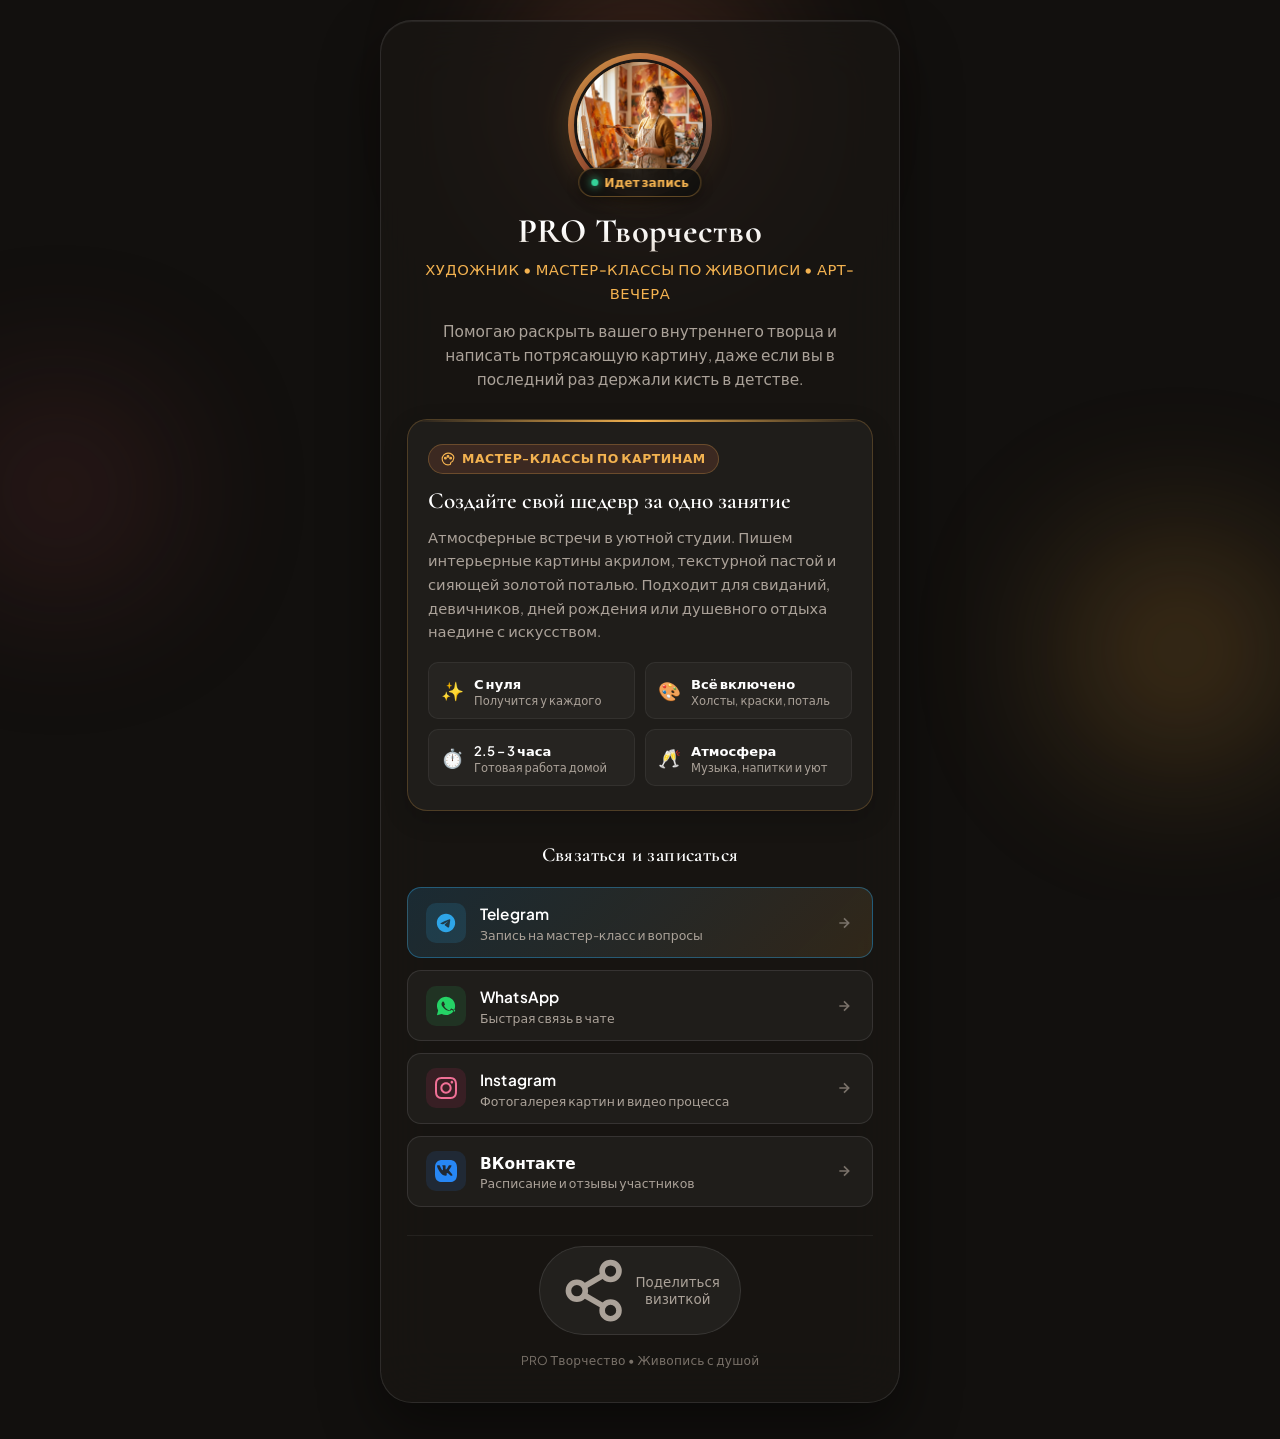
==== index.html @ ddecac97 "first version" ====
<!DOCTYPE html>
<html lang="ru">
<head>
  <meta charset="UTF-8">
  <meta name="viewport" content="width=device-width, initial-scale=1.0, viewport-fit=cover">
  <title>PRO Творчество | Визитка художника и мастера живописи</title>
  <meta name="description" content="Мастер-классы по созданию интерьерных картин, арт-вечера и творческие встречи. Напишите свою первую картину без опыта!">
  <meta name="theme-color" content="#12100e">
  <meta name="apple-mobile-web-app-capable" content="yes">
  <meta name="apple-mobile-web-app-status-bar-style" content="black-translucent">
  <link rel="icon" type="image/svg+xml" href="./assets/favicon.svg">
  
  <!-- Open Graph / Meta -->
  <meta property="og:type" content="website">
  <meta property="og:title" content="PRO Творчество | Мастер-классы по созданию картин">
  <meta property="og:description" content="Творческие встречи, интерьерные картины своими руками, уютная атмосфера.">
  <meta property="og:image" content="./assets/avatar.jpg">

  <!-- Google Fonts -->
  <link rel="preconnect" href="https://fonts.googleapis.com">
  <link rel="preconnect" href="https://fonts.gstatic.com" crossorigin>
  <link href="https://fonts.googleapis.com/css2?family=Cormorant+Garamond:ital,wght@0,500;0,600;0,700;1,400&family=Plus+Jakarta+Sans:wght@400;500;600;700&display=swap" rel="stylesheet">

  <link rel="stylesheet" href="./style.css">
</head>
<body>
  <!-- Ambient Artistic Background Orbs -->
  <div class="ambient-background" aria-hidden="true">
    <div class="orb orb-1"></div>
    <div class="orb orb-2"></div>
    <div class="orb orb-3"></div>
  </div>

  <main class="page-container">
    <div class="card-wrapper">
      
      <!-- Profile Header -->
      <header class="profile-header">
        <div class="avatar-container">
          <div class="avatar-ring"></div>
          <!-- Фото профиля: замените assets/avatar.jpg на ваше фото при необходимости -->
          <img src="assets/avatar.jpg" alt="Фотография художника" class="avatar-img" id="profile-avatar">
          <span class="status-badge" title="Открыта запись на мастер-классы">
            <span class="status-dot"></span> Идет запись
          </span>
        </div>

        <!-- Имя и позиционирование -->
        <h1 class="profile-name">PRO Творчество</h1>
        <p class="profile-tagline">Художник • Мастер-классы по живописи • Арт-вечера</p>
        
        <!-- Краткое описание -->
        <p class="profile-bio">
          Помогаю раскрыть вашего внутреннего творца и написать потрясающую картину, даже если вы в последний раз держали кисть в детстве.
        </p>
      </header>

      <!-- Блок про мастер-классы -->
      <section class="masterclass-section" aria-label="О мастер-классах">
        <div class="section-badge">
          <svg class="icon-palette" viewBox="0 0 24 24" fill="none" stroke="currentColor" stroke-width="2">
            <path d="M12 2C6.49 2 2 6.49 2 12c0 5.51 4.49 10 10 10 1.25 0 2.45-.23 3.56-.65.59-.22.95-.82.84-1.44-.22-1.22.42-2.39 1.6-2.73.91-.26 1.72-.88 2.22-1.71 1.1-1.84 1.78-3.99 1.78-6.27C22 5.37 17.52 2 12 2z"/>
            <circle cx="7.5" cy="10.5" r="1.5" fill="currentColor"/>
            <circle cx="12" cy="7.5" r="1.5" fill="currentColor"/>
            <circle cx="16.5" cy="10.5" r="1.5" fill="currentColor"/>
          </svg>
          Мастер-классы по картинам
        </div>

        <h2 class="masterclass-title">Создайте свой шедевр за одно занятие</h2>
        
        <p class="masterclass-text">
          Атмосферные встречи в уютной студии. Пишем интерьерные картины акрилом, текстурной пастой и сияющей золотой поталью. Подходит для свиданий, девичников, дней рождения или душевного отдыха наедине с искусством.
        </p>

        <!-- Особенности мастер-классов -->
        <div class="features-grid">
          <div class="feature-item">
            <span class="feature-icon">✨</span>
            <div class="feature-info">
              <span class="feature-title">С нуля</span>
              <span class="feature-desc">Получится у каждого</span>
            </div>
          </div>
          <div class="feature-item">
            <span class="feature-icon">🎨</span>
            <div class="feature-info">
              <span class="feature-title">Всё включено</span>
              <span class="feature-desc">Холсты, краски, поталь</span>
            </div>
          </div>
          <div class="feature-item">
            <span class="feature-icon">⏱️</span>
            <div class="feature-info">
              <span class="feature-title">2.5 – 3 часа</span>
              <span class="feature-desc">Готовая работа домой</span>
            </div>
          </div>
          <div class="feature-item">
            <span class="feature-icon">🥂</span>
            <div class="feature-info">
              <span class="feature-title">Атмосфера</span>
              <span class="feature-desc">Музыка, напитки и уют</span>
            </div>
          </div>
        </div>
      </section>

      <!-- Блок контактов и социальных сетей -->
      <section class="links-section" aria-label="Ссылки на социальные сети">
        <h2 class="section-title">Связаться и записаться</h2>

        <div class="links-list">
          
          <!-- Telegram (Основное целевое действие) -->
          <a href="https://t.me/your_username" target="_blank" rel="noopener noreferrer" class="link-btn link-telegram highlight-btn" id="link-telegram">
            <span class="btn-icon">
              <svg viewBox="0 0 24 24" fill="currentColor">
                <path d="M12 2C6.48 2 2 6.48 2 12s4.48 10 10 10 10-4.48 10-10S17.52 2 12 2zm4.64 6.8c-.15 1.58-.8 5.42-1.13 7.19-.14.75-.42 1-.68 1.03-.58.05-1.02-.38-1.58-.75-.88-.58-1.38-.94-2.23-1.5-.99-.65-.35-1.01.22-1.59.15-.15 2.71-2.48 2.76-2.69a.2.2 0 00-.05-.18c-.06-.05-.14-.03-.21-.02-.09.02-1.49.95-4.22 2.79-.4.27-.76.41-1.08.4-.36-.01-1.04-.2-1.55-.37-.63-.2-1.12-.31-1.08-.66.02-.18.27-.37.74-.56 2.92-1.27 4.86-2.11 5.83-2.51 2.78-1.16 3.35-1.36 3.73-1.36.08 0 .27.02.39.12.1.08.13.19.14.27-.01.06.01.24 0 .28z"/>
              </svg>
            </span>
            <div class="btn-text">
              <span class="btn-label">Telegram</span>
              <span class="btn-subtext">Запись на мастер-класс и вопросы</span>
            </div>
            <span class="btn-arrow">
              <svg viewBox="0 0 24 24" fill="none" stroke="currentColor" stroke-width="2.5">
                <path d="M5 12h14M12 5l7 7-7 7"/>
              </svg>
            </span>
          </a>

          <!-- WhatsApp -->
          <a href="https://wa.me/79000000000" target="_blank" rel="noopener noreferrer" class="link-btn link-whatsapp" id="link-whatsapp">
            <span class="btn-icon">
              <svg viewBox="0 0 24 24" fill="currentColor">
                <path d="M12.04 2c-5.46 0-9.91 4.45-9.91 9.91 0 1.75.46 3.45 1.32 4.95L2.05 22l5.25-1.38c1.45.79 3.08 1.21 4.74 1.21 5.46 0 9.91-4.45 9.91-9.91 0-2.65-1.03-5.14-2.9-7.01A9.816 9.816 0 0012.04 2zm5.78 14.07c-.24.68-1.21 1.27-1.84 1.34-.48.06-1.1.09-3.21-.78-2.69-1.12-4.43-3.87-4.57-4.05-.13-.19-1.1-1.46-1.1-2.79 0-1.32.7-1.97.94-2.24.25-.26.54-.33.72-.33.18 0 .36 0 .52.01.17.01.4.06.61.57.24.58.82 2 .89 2.15.07.15.12.33.02.53-.1.19-.15.31-.3.49-.15.18-.32.4-.45.54-.15.15-.31.31-.13.62.18.3 1.02 1.68 2.19 2.72 1.5 1.34 2.76 1.75 3.16 1.95.4.19.63.17.87-.1.24-.28 1.02-1.19 1.29-1.6.27-.41.54-.34.91-.2.37.14 2.36 1.11 2.76 1.31.41.2.68.3.78.47.1.18.1.98-.14 1.66z"/>
              </svg>
            </span>
            <div class="btn-text">
              <span class="btn-label">WhatsApp</span>
              <span class="btn-subtext">Быстрая связь в чате</span>
            </div>
            <span class="btn-arrow">
              <svg viewBox="0 0 24 24" fill="none" stroke="currentColor" stroke-width="2.5">
                <path d="M5 12h14M12 5l7 7-7 7"/>
              </svg>
            </span>
          </a>

          <!-- Instagram -->
          <a href="https://instagram.com/your_account" target="_blank" rel="noopener noreferrer" class="link-btn link-instagram" id="link-instagram">
            <span class="btn-icon">
              <svg viewBox="0 0 24 24" fill="currentColor">
                <path d="M12 2.163c3.204 0 3.584.012 4.85.07 3.252.148 4.771 1.691 4.919 4.919.058 1.265.069 1.645.069 4.849 0 3.205-.012 3.584-.069 4.849-.149 3.225-1.664 4.771-4.919 4.919-1.266.058-1.644.07-4.85.07-3.204 0-3.584-.012-4.849-.07-3.26-.149-4.771-1.699-4.919-4.92-.058-1.265-.07-1.644-.07-4.849 0-3.204.013-3.583.07-4.849.149-3.227 1.664-4.771 4.919-4.919 1.266-.057 1.645-.069 4.849-.069zm0-2.163c-3.259 0-3.667.014-4.947.072-4.358.2-6.78 2.618-6.98 6.98-.059 1.281-.073 1.689-.073 4.948 0 3.259.014 3.668.072 4.948.2 4.358 2.618 6.78 6.98 6.98 1.281.058 1.689.072 4.948.072 3.259 0 3.668-.014 4.948-.072 4.354-.2 6.782-2.618 6.979-6.98.059-1.28.073-1.689.073-4.948 0-3.259-.014-3.667-.072-4.947-.196-4.354-2.617-6.78-6.979-6.98-1.281-.059-1.69-.073-4.949-.073zm0 5.838c-3.403 0-6.162 2.759-6.162 6.162s2.759 6.163 6.162 6.163 6.162-2.759 6.162-6.163c0-3.403-2.759-6.162-6.162-6.162zm0 10.162c-2.209 0-4-1.79-4-4 0-2.209 1.791-4 4-4s4 1.791 4 4c0 2.21-1.791 4-4 4zm6.406-11.845c-.796 0-1.441.645-1.441 1.44s.645 1.44 1.441 1.44c.795 0 1.439-.645 1.439-1.44s-.644-1.44-1.439-1.44z"/>
              </svg>
            </span>
            <div class="btn-text">
              <span class="btn-label">Instagram</span>
              <span class="btn-subtext">Фотогалерея картин и видео процесса</span>
            </div>
            <span class="btn-arrow">
              <svg viewBox="0 0 24 24" fill="none" stroke="currentColor" stroke-width="2.5">
                <path d="M5 12h14M12 5l7 7-7 7"/>
              </svg>
            </span>
          </a>

          <!-- ВКонтакте -->
          <a href="https://vk.com/your_community" target="_blank" rel="noopener noreferrer" class="link-btn link-vk" id="link-vk">
            <span class="btn-icon">
              <svg viewBox="0 0 24 24" fill="currentColor">
                <path d="M15.684 0H8.316C2.692 0 0 2.692 0 8.316v7.368C0 21.308 2.692 24 8.316 24h7.368C21.308 24 24 21.308 24 15.684V8.316C24 2.692 21.308 0 15.684 0zm3.602 17.154h-1.89c-.714 0-.934-.567-2.218-1.854-1.12-1.092-1.618-1.233-1.897-1.233-.393 0-.505.112-.505.65v1.737c0 .463-.147.7-.84.7-2.218 0-4.68-1.348-6.417-3.856-2.616-3.702-3.32-6.502-3.32-7.072 0-.256.098-.493.585-.493h1.892c.441 0 .605.2.775.68.85 2.476 2.274 4.646 2.864 4.646.223 0 .324-.102.324-.664v-2.58c-.068-1.16-.677-1.26-.677-1.673 0-.197.164-.393.427-.393h2.64c.36 0 .493.187.493.612v3.49c0 .373.163.504.276.504.223 0 .408-.13.82-.544 1.28-1.433 2.195-3.66 2.195-3.66.12-.256.324-.492.766-.492h1.89c.567 0 .685.286.567.68-.236 1.094-2.52 4.307-2.634 4.526-.223.36-.31.52 0 .934.224.298.966.944 1.458 1.516 1.107 1.262 1.954 2.32 2.18 3.053.153.513-.105.772-.622.772z"/>
              </svg>
            </span>
            <div class="btn-text">
              <span class="btn-label">ВКонтакте</span>
              <span class="btn-subtext">Расписание и отзывы участников</span>
            </div>
            <span class="btn-arrow">
              <svg viewBox="0 0 24 24" fill="none" stroke="currentColor" stroke-width="2.5">
                <path d="M5 12h14M12 5l7 7-7 7"/>
              </svg>
            </span>
          </a>

        </div>
      </section>

      <!-- Дополнительная панель: кнопка Поделиться и копирование ссылки -->
      <footer class="profile-footer">
        <button type="button" class="share-btn" id="share-button" aria-label="Поделиться страницей">
          <svg viewBox="0 0 24 24" fill="none" stroke="currentColor" stroke-width="2" class="share-icon">
            <circle cx="18" cy="5" r="3"></circle>
            <circle cx="6" cy="12" r="3"></circle>
            <circle cx="18" cy="19" r="3"></circle>
            <line x1="8.59" y1="13.51" x2="15.42" y2="17.49"></line>
            <line x1="15.41" y1="6.51" x2="8.59" y2="10.49"></line>
          </svg>
          <span id="share-btn-text">Поделиться визиткой</span>
        </button>

        <p class="copyright">PRO Творчество • Живопись с душой</p>
      </footer>

    </div>
  </main>

  <!-- Всплывающее уведомление (Toast) -->
  <div class="toast-notification" id="toast-notification" role="status" aria-live="polite">
    Ссылка скопирована в буфер обмена!
  </div>

  <script src="./script.js"></script>
</body>
</html>
---- style.css ----
/* ==========================================================================
   PRO Творчество — Modern Luxury Artistic Business Card
   ========================================================================== */

:root {
  /* Color Palette */
  --bg-dark: #12100e;
  --bg-card: rgba(26, 23, 20, 0.72);
  --bg-card-inner: rgba(255, 255, 255, 0.04);
  --bg-card-hover: rgba(255, 255, 255, 0.08);

  --accent-gold: #f3b250;
  --accent-gold-glow: rgba(243, 178, 80, 0.28);
  --accent-terracotta: #e07049;
  --accent-terracotta-soft: rgba(224, 112, 73, 0.15);

  --text-main: #f5f2ee;
  --text-muted: #aba299;
  --text-faint: #797169;

  --border-light: rgba(255, 255, 255, 0.1);
  --border-gold: rgba(243, 178, 80, 0.35);

  /* Social Colors */
  --color-telegram: #2ea5e7;
  --color-whatsapp: #25d366;
  --color-instagram: #e1306c;
  --color-vk: #2787f5;

  /* Typography */
  --font-serif: 'Cormorant Garamond', Georgia, serif;
  --font-sans: 'Plus Jakarta Sans', system-ui, -apple-system, sans-serif;

  /* Transitions & Radii */
  --radius-xl: 32px;
  --radius-lg: 20px;
  --radius-md: 14px;
  --radius-sm: 10px;
  --radius-full: 9999px;

  --transition-smooth: all 0.28s cubic-bezier(0.16, 1, 0.3, 1);
}

/* Base Reset & Box Sizing */
*, *::before, *::after {
  box-sizing: border-box;
  margin: 0;
  padding: 0;
}

body {
  min-height: 100vh;
  min-height: 100dvh;
  background-color: var(--bg-dark);
  color: var(--text-main);
  font-family: var(--font-sans);
  line-height: 1.6;
  -webkit-font-smoothing: antialiased;
  -moz-osx-font-smoothing: grayscale;
  display: flex;
  justify-content: center;
  align-items: center;
  padding: max(20px, env(safe-area-inset-top)) max(14px, env(safe-area-inset-right)) max(36px, env(safe-area-inset-bottom)) max(14px, env(safe-area-inset-left));
  position: relative;
  overflow-x: hidden;
  -webkit-tap-highlight-color: transparent;
}

/* ==========================================================================
   Ambient Animated Background
   ========================================================================== */

.ambient-background {
  position: fixed;
  inset: 0;
  overflow: hidden;
  pointer-events: none;
  z-index: 0;
}

.orb {
  position: absolute;
  border-radius: 50%;
  filter: blur(80px);
  opacity: 0.42;
  animation: floatOrb 18s ease-in-out infinite alternate;
}

.orb-1 {
  width: 360px;
  height: 360px;
  top: -80px;
  left: 50%;
  transform: translateX(-50%);
  background: radial-gradient(circle, #e07049, transparent 70%);
}

.orb-2 {
  width: 320px;
  height: 320px;
  bottom: 10%;
  right: -60px;
  background: radial-gradient(circle, #d4953a, transparent 70%);
  animation-duration: 22s;
  animation-delay: -5s;
}

.orb-3 {
  width: 280px;
  height: 280px;
  bottom: 30%;
  left: -80px;
  background: radial-gradient(circle, #89383e, transparent 70%);
  animation-duration: 25s;
  animation-delay: -10s;
}

@keyframes floatOrb {
  0% {
    transform: translate(0, 0) scale(1);
  }
  50% {
    transform: translate(30px, 40px) scale(1.08);
  }
  100% {
    transform: translate(-25px, -30px) scale(0.95);
  }
}

/* ==========================================================================
   Main Layout & Card Container
   ========================================================================== */

.page-container {
  width: 100%;
  max-width: 520px;
  position: relative;
  z-index: 1;
  animation: fadeIn 0.8s ease-out;
}

@keyframes fadeIn {
  from {
    opacity: 0;
    transform: translateY(18px);
  }
  to {
    opacity: 1;
    transform: translateY(0);
  }
}

.card-wrapper {
  background: var(--bg-card);
  backdrop-filter: blur(28px);
  -webkit-backdrop-filter: blur(28px);
  border: 1px solid var(--border-light);
  border-radius: var(--radius-xl);
  padding: 38px 26px 32px;
  box-shadow: 
    0 24px 60px rgba(0, 0, 0, 0.45),
    0 1px 1px rgba(255, 255, 255, 0.08) inset;
  display: flex;
  flex-direction: column;
  gap: 28px;
}

/* ==========================================================================
   Profile Header
   ========================================================================== */

.profile-header {
  text-align: center;
  display: flex;
  flex-direction: column;
  align-items: center;
}

.avatar-container {
  position: relative;
  width: 132px;
  height: 132px;
  margin-bottom: 20px;
}

.avatar-ring {
  position: absolute;
  inset: -6px;
  border-radius: 50%;
  background: linear-gradient(135deg, var(--accent-gold), var(--accent-terracotta), rgba(255, 255, 255, 0.2));
  opacity: 0.85;
  filter: drop-shadow(0 0 14px var(--accent-gold-glow));
  z-index: 1;
  animation: rotateRing 20s linear infinite;
}

@keyframes rotateRing {
  0% { transform: rotate(0deg); }
  100% { transform: rotate(360deg); }
}

.avatar-img {
  position: relative;
  width: 100%;
  height: 100%;
  border-radius: 50%;
  object-fit: cover;
  border: 3px solid #1a1714;
  z-index: 2;
  box-shadow: 0 10px 24px rgba(0, 0, 0, 0.4);
  transition: var(--transition-smooth);
}

.avatar-container:hover .avatar-img {
  transform: scale(1.02);
}

.status-badge {
  position: absolute;
  bottom: -6px;
  left: 50%;
  transform: translateX(-50%);
  z-index: 3;
  background: rgba(18, 16, 14, 0.88);
  border: 1px solid var(--border-gold);
  color: var(--accent-gold);
  font-size: 0.76rem;
  font-weight: 600;
  padding: 4px 12px;
  border-radius: var(--radius-full);
  display: inline-flex;
  align-items: center;
  gap: 6px;
  white-space: nowrap;
  backdrop-filter: blur(8px);
  box-shadow: 0 4px 12px rgba(0, 0, 0, 0.35);
}

.status-dot {
  width: 7px;
  height: 7px;
  border-radius: 50%;
  background-color: #34d399;
  box-shadow: 0 0 8px #34d399;
  animation: pulseDot 2s infinite;
}

@keyframes pulseDot {
  0%, 100% { opacity: 1; transform: scale(1); }
  50% { opacity: 0.4; transform: scale(0.85); }
}

.profile-name {
  font-family: var(--font-serif);
  font-size: 2.15rem;
  font-weight: 700;
  letter-spacing: 0.02em;
  color: #fff;
  margin-bottom: 6px;
  line-height: 1.2;
  background: linear-gradient(180deg, #ffffff 40%, #e2d9cf 100%);
  -webkit-background-clip: text;
  -webkit-text-fill-color: transparent;
}

.profile-tagline {
  color: var(--accent-gold);
  font-size: 0.92rem;
  font-weight: 500;
  margin-bottom: 14px;
  letter-spacing: 0.03em;
  text-transform: uppercase;
}

.profile-bio {
  color: var(--text-muted);
  font-size: 0.96rem;
  line-height: 1.55;
  max-width: 440px;
}

/* ==========================================================================
   Masterclass Highlight Section
   ========================================================================== */

.masterclass-section {
  background: var(--bg-card-inner);
  border: 1px solid rgba(243, 178, 80, 0.22);
  border-radius: var(--radius-lg);
  padding: 24px 20px;
  position: relative;
  overflow: hidden;
  box-shadow: 0 8px 24px rgba(0, 0, 0, 0.2);
  transition: var(--transition-smooth);
}

.masterclass-section::before {
  content: '';
  position: absolute;
  top: 0;
  left: 0;
  right: 0;
  height: 2px;
  background: linear-gradient(90deg, transparent, var(--accent-gold), transparent);
}

.section-badge {
  display: inline-flex;
  align-items: center;
  gap: 7px;
  font-size: 0.78rem;
  font-weight: 600;
  color: var(--accent-gold);
  background: var(--accent-terracotta-soft);
  border: 1px solid rgba(243, 178, 80, 0.25);
  padding: 4px 12px;
  border-radius: var(--radius-full);
  margin-bottom: 12px;
  text-transform: uppercase;
  letter-spacing: 0.04em;
}

.icon-palette {
  width: 14px;
  height: 14px;
}

.masterclass-title {
  font-family: var(--font-serif);
  font-size: 1.45rem;
  font-weight: 600;
  color: #fff;
  line-height: 1.3;
  margin-bottom: 10px;
}

.masterclass-text {
  color: var(--text-muted);
  font-size: 0.92rem;
  line-height: 1.6;
  margin-bottom: 18px;
}

.features-grid {
  display: grid;
  grid-template-columns: repeat(2, 1fr);
  gap: 10px;
}

.feature-item {
  display: flex;
  align-items: center;
  gap: 10px;
  background: rgba(255, 255, 255, 0.03);
  border: 1px solid rgba(255, 255, 255, 0.06);
  border-radius: var(--radius-sm);
  padding: 10px 12px;
  transition: var(--transition-smooth);
}

.feature-item:hover {
  background: rgba(255, 255, 255, 0.06);
  border-color: rgba(243, 178, 80, 0.2);
  transform: translateY(-1px);
}

.feature-icon {
  font-size: 1.15rem;
  flex-shrink: 0;
}

.feature-info {
  display: flex;
  flex-direction: column;
}

.feature-title {
  font-size: 0.82rem;
  font-weight: 600;
  color: #fff;
}

.feature-desc {
  font-size: 0.72rem;
  color: var(--text-muted);
  line-height: 1.25;
}

/* ==========================================================================
   Links & Buttons Section
   ========================================================================== */

.links-section {
  display: flex;
  flex-direction: column;
  gap: 14px;
}

.section-title {
  font-family: var(--font-serif);
  font-size: 1.25rem;
  font-weight: 600;
  color: #fff;
  letter-spacing: 0.02em;
  text-align: center;
  margin-bottom: 2px;
}

.links-list {
  display: flex;
  flex-direction: column;
  gap: 12px;
}

.link-btn {
  display: flex;
  align-items: center;
  text-decoration: none;
  background: var(--bg-card-inner);
  border: 1px solid var(--border-light);
  border-radius: var(--radius-md);
  padding: 14px 18px;
  color: var(--text-main);
  transition: var(--transition-smooth);
  position: relative;
  overflow: hidden;
  touch-action: manipulation;
  -webkit-user-select: none;
  user-select: none;
}

@media (hover: hover) and (pointer: fine) {
  .link-btn:hover {
    transform: translateY(-2px);
    border-color: rgba(255, 255, 255, 0.25);
    box-shadow: 0 10px 22px rgba(0, 0, 0, 0.35);
  }

  .link-btn:hover .btn-arrow {
    color: #fff;
    transform: translateX(4px);
  }
}

.link-btn:active {
  transform: scale(0.985);
  background: var(--bg-card-hover);
}

/* Telegram Highlight Button */
.highlight-btn {
  background: linear-gradient(135deg, rgba(46, 165, 231, 0.16), rgba(243, 178, 80, 0.12));
  border: 1px solid rgba(46, 165, 231, 0.4);
}

@media (hover: hover) and (pointer: fine) {
  .highlight-btn:hover {
    background: linear-gradient(135deg, rgba(46, 165, 231, 0.25), rgba(243, 178, 80, 0.18));
    border-color: rgba(46, 165, 231, 0.7);
    box-shadow: 0 10px 26px rgba(46, 165, 231, 0.25);
  }
}

.link-btn .btn-icon {
  width: 40px;
  height: 40px;
  border-radius: var(--radius-sm);
  display: flex;
  align-items: center;
  justify-content: center;
  flex-shrink: 0;
  margin-right: 14px;
  background: rgba(255, 255, 255, 0.06);
  transition: var(--transition-smooth);
}

.link-btn .btn-icon svg {
  width: 22px;
  height: 22px;
}

/* Brand icon colors */
.link-telegram .btn-icon {
  color: var(--color-telegram);
  background: rgba(46, 165, 231, 0.15);
}
.link-telegram:hover .btn-icon,
.link-telegram:active .btn-icon {
  background: var(--color-telegram);
  color: #fff;
}

.link-whatsapp .btn-icon {
  color: var(--color-whatsapp);
  background: rgba(37, 211, 102, 0.12);
}
.link-whatsapp:hover .btn-icon,
.link-whatsapp:active .btn-icon {
  background: var(--color-whatsapp);
  color: #fff;
}

.link-instagram .btn-icon {
  color: #f07096;
  background: rgba(225, 48, 108, 0.12);
}
.link-instagram:hover .btn-icon,
.link-instagram:active .btn-icon {
  background: linear-gradient(45deg, #f09433, #e6683c, #dc2743, #cc2366, #bc1888);
  color: #fff;
}

.link-vk .btn-icon {
  color: var(--color-vk);
  background: rgba(39, 135, 245, 0.12);
}
.link-vk:hover .btn-icon,
.link-vk:active .btn-icon {
  background: var(--color-vk);
  color: #fff;
}

.btn-text {
  flex: 1;
  display: flex;
  flex-direction: column;
}

.btn-label {
  font-size: 0.96rem;
  font-weight: 600;
  color: #fff;
  letter-spacing: 0.01em;
}

.btn-subtext {
  font-size: 0.78rem;
  color: var(--text-muted);
  line-height: 1.3;
}

.btn-arrow {
  width: 20px;
  height: 20px;
  display: flex;
  align-items: center;
  justify-content: center;
  color: var(--text-faint);
  transition: var(--transition-smooth);
  margin-left: 10px;
}

.btn-arrow svg {
  width: 16px;
  height: 16px;
}

.profile-footer {
  display: flex;
  flex-direction: column;
  align-items: center;
  gap: 16px;
  padding-top: 10px;
  border-top: 1px solid rgba(255, 255, 255, 0.06);
}

.share-btn {
  background: rgba(255, 255, 255, 0.05);
  border: 1px solid var(--border-light);
  color: var(--text-muted);
  font-family: var(--font-sans);
  font-size: 0.84rem;
  font-weight: 500;
  padding: 10px 20px;
  border-radius: var(--radius-full);
  display: inline-flex;
  align-items: center;
  gap: 8px;
  cursor: pointer;
  transition: var(--transition-smooth);
  touch-action: manipulation;
}

.share-btn:active {
  transform: scale(0.96);
  background: rgba(255, 255, 255, 0.12);
}

.share-btn:hover {
  background: rgba(255, 255, 255, 0.1);
  color: #fff;
  border-color: rgba(255, 255, 255, 0.2);
  transform: translateY(-1px);
}

.copyright {
  font-size: 0.76rem;
  color: var(--text-faint);
  letter-spacing: 0.02em;
}

/* ==========================================================================
   Toast Notification
   ========================================================================== */

.toast-notification {
  position: fixed;
  bottom: max(24px, calc(env(safe-area-inset-bottom) + 16px));
  left: 50%;
  transform: translateX(-50%) translateY(40px);
  background: rgba(24, 21, 18, 0.95);
  border: 1px solid var(--accent-gold);
  color: #fff;
  padding: 12px 22px;
  border-radius: var(--radius-full);
  font-size: 0.86rem;
  font-weight: 500;
  box-shadow: 0 12px 30px rgba(0, 0, 0, 0.6);
  opacity: 0;
  pointer-events: none;
  transition: all 0.35s cubic-bezier(0.16, 1, 0.3, 1);
  z-index: 100;
  white-space: nowrap;
  max-width: 90vw;
  text-overflow: ellipsis;
  overflow: hidden;
}

.toast-notification.show {
  opacity: 1;
  transform: translateX(-50%) translateY(0);
}

/* ==========================================================================
   Responsive Adaptations
   ========================================================================== */

@media (max-width: 480px) {
  .card-wrapper {
    padding: 26px 16px 22px;
    border-radius: 24px;
    gap: 20px;
  }

  .avatar-container {
    width: 110px;
    height: 110px;
    margin-bottom: 16px;
  }

  .profile-name {
    font-size: 1.85rem;
  }

  .profile-tagline {
    font-size: 0.84rem;
  }

  .profile-bio {
    font-size: 0.9rem;
  }

  .masterclass-section {
    padding: 18px 14px;
  }

  .masterclass-title {
    font-size: 1.28rem;
  }

  .features-grid {
    grid-template-columns: repeat(2, 1fr);
    gap: 8px;
  }

  .feature-item {
    padding: 8px 10px;
  }

  .feature-icon {
    font-size: 1.05rem;
  }

  .feature-title {
    font-size: 0.78rem;
  }

  .feature-desc {
    font-size: 0.68rem;
  }

  .link-btn {
    padding: 12px 14px;
  }

  .link-btn .btn-icon {
    width: 38px;
    height: 38px;
    margin-right: 12px;
  }

  .btn-label {
    font-size: 0.92rem;
  }

  .btn-subtext {
    font-size: 0.74rem;
  }
}

/* Very compact screens (iPhone SE, small Androids) */
@media (max-width: 360px) {
  .card-wrapper {
    padding: 20px 12px 18px;
    border-radius: 20px;
    gap: 16px;
  }

  .avatar-container {
    width: 96px;
    height: 96px;
  }

  .profile-name {
    font-size: 1.6rem;
  }

  .features-grid {
    grid-template-columns: 1fr;
  }

  .link-btn {
    padding: 10px 12px;
  }

  .link-btn .btn-icon {
    width: 34px;
    height: 34px;
    margin-right: 10px;
  }

  .btn-label {
    font-size: 0.88rem;
  }
}

/* Reduced motion preference */
@media (prefers-reduced-motion: reduce) {
  .orb,
  .avatar-ring,
  .status-dot {
    animation: none !important;
  }
  
  .link-btn,
  .share-btn {
    transition: none !important;
  }
}
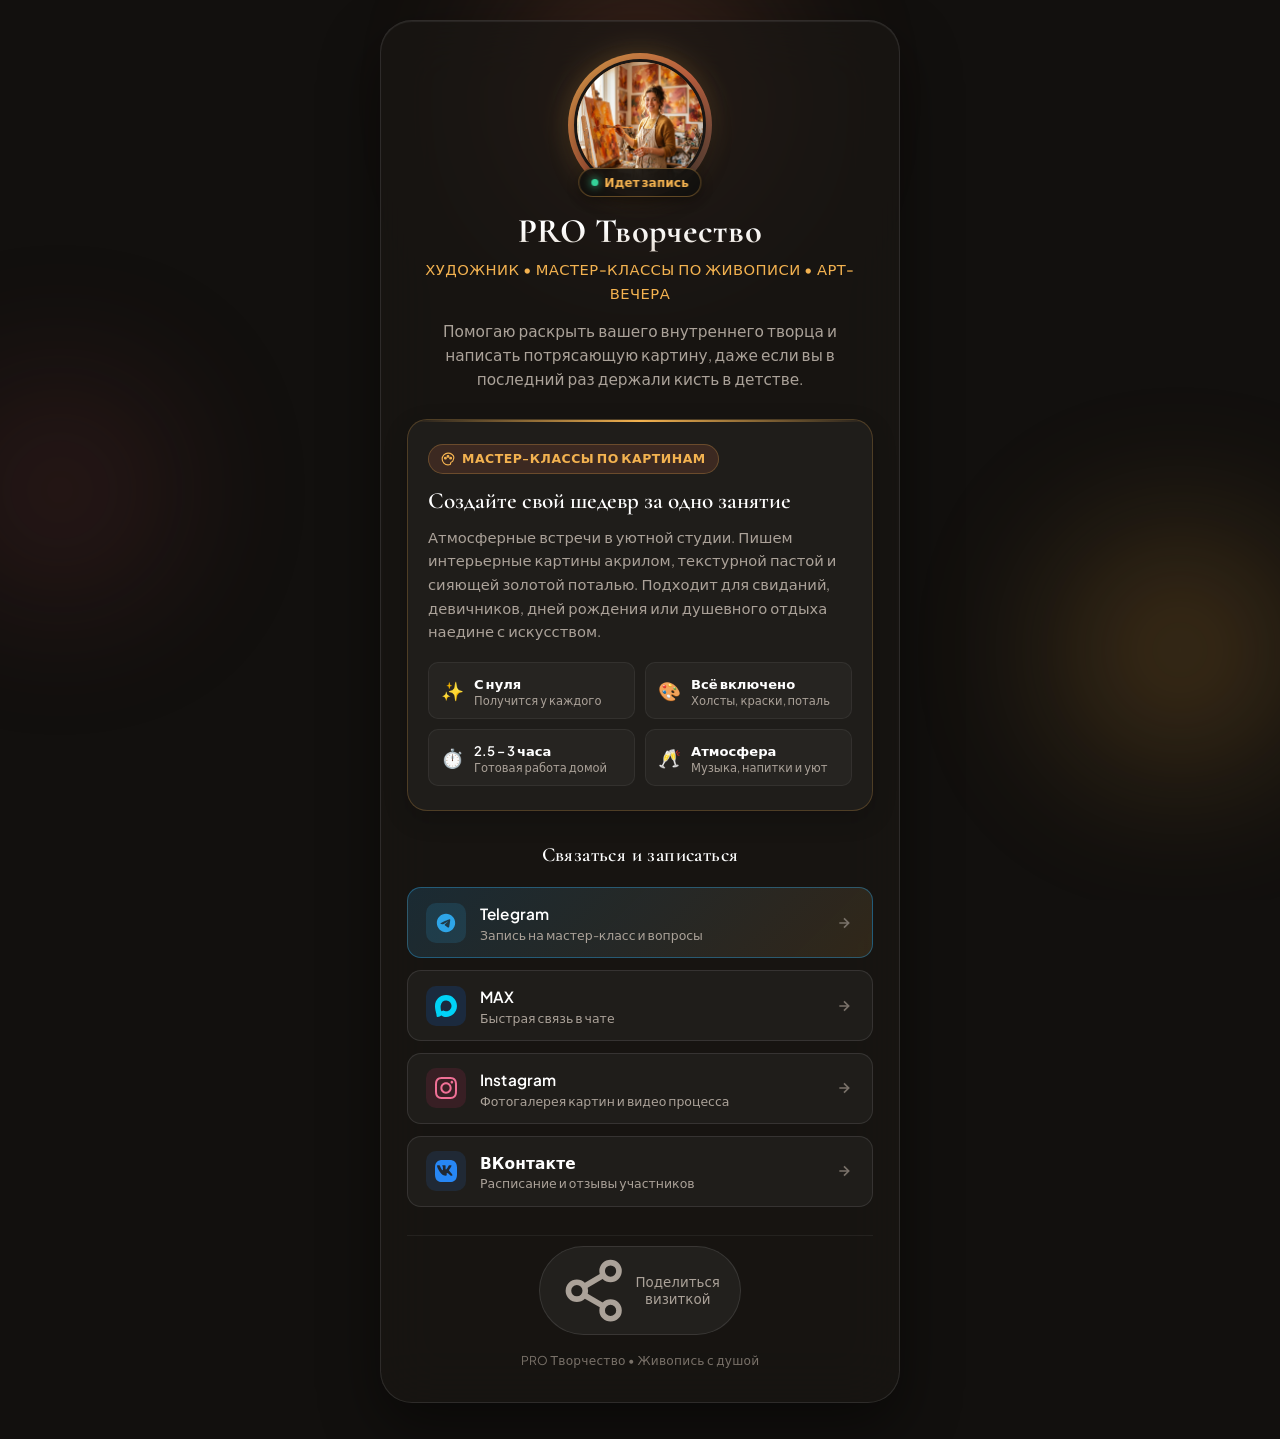
==== commit 52dad3c6: "add links" ====
--- a/index.html
+++ b/index.html
@@ -1,15 +1,17 @@
 <!DOCTYPE html>
 <html lang="ru">
+
 <head>
   <meta charset="UTF-8">
   <meta name="viewport" content="width=device-width, initial-scale=1.0, viewport-fit=cover">
   <title>PRO Творчество | Визитка художника и мастера живописи</title>
-  <meta name="description" content="Мастер-классы по созданию интерьерных картин, арт-вечера и творческие встречи. Напишите свою первую картину без опыта!">
+  <meta name="description"
+    content="Мастер-классы по созданию интерьерных картин, арт-вечера и творческие встречи. Напишите свою первую картину без опыта!">
   <meta name="theme-color" content="#12100e">
   <meta name="apple-mobile-web-app-capable" content="yes">
   <meta name="apple-mobile-web-app-status-bar-style" content="black-translucent">
   <link rel="icon" type="image/svg+xml" href="./assets/favicon.svg">
-  
+
   <!-- Open Graph / Meta -->
   <meta property="og:type" content="website">
   <meta property="og:title" content="PRO Творчество | Мастер-классы по созданию картин">
@@ -19,10 +21,13 @@
   <!-- Google Fonts -->
   <link rel="preconnect" href="https://fonts.googleapis.com">
   <link rel="preconnect" href="https://fonts.gstatic.com" crossorigin>
-  <link href="https://fonts.googleapis.com/css2?family=Cormorant+Garamond:ital,wght@0,500;0,600;0,700;1,400&family=Plus+Jakarta+Sans:wght@400;500;600;700&display=swap" rel="stylesheet">
+  <link
+    href="https://fonts.googleapis.com/css2?family=Cormorant+Garamond:ital,wght@0,500;0,600;0,700;1,400&family=Plus+Jakarta+Sans:wght@400;500;600;700&display=swap"
+    rel="stylesheet">
 
   <link rel="stylesheet" href="./style.css">
 </head>
+
 <body>
   <!-- Ambient Artistic Background Orbs -->
   <div class="ambient-background" aria-hidden="true">
@@ -33,7 +38,7 @@
 
   <main class="page-container">
     <div class="card-wrapper">
-      
+
       <!-- Profile Header -->
       <header class="profile-header">
         <div class="avatar-container">
@@ -48,10 +53,11 @@
         <!-- Имя и позиционирование -->
         <h1 class="profile-name">PRO Творчество</h1>
         <p class="profile-tagline">Художник • Мастер-классы по живописи • Арт-вечера</p>
-        
+
         <!-- Краткое описание -->
         <p class="profile-bio">
-          Помогаю раскрыть вашего внутреннего творца и написать потрясающую картину, даже если вы в последний раз держали кисть в детстве.
+          Помогаю раскрыть вашего внутреннего творца и написать потрясающую картину, даже если вы в последний раз
+          держали кисть в детстве.
         </p>
       </header>
 
@@ -59,18 +65,20 @@
       <section class="masterclass-section" aria-label="О мастер-классах">
         <div class="section-badge">
           <svg class="icon-palette" viewBox="0 0 24 24" fill="none" stroke="currentColor" stroke-width="2">
-            <path d="M12 2C6.49 2 2 6.49 2 12c0 5.51 4.49 10 10 10 1.25 0 2.45-.23 3.56-.65.59-.22.95-.82.84-1.44-.22-1.22.42-2.39 1.6-2.73.91-.26 1.72-.88 2.22-1.71 1.1-1.84 1.78-3.99 1.78-6.27C22 5.37 17.52 2 12 2z"/>
-            <circle cx="7.5" cy="10.5" r="1.5" fill="currentColor"/>
-            <circle cx="12" cy="7.5" r="1.5" fill="currentColor"/>
-            <circle cx="16.5" cy="10.5" r="1.5" fill="currentColor"/>
+            <path
+              d="M12 2C6.49 2 2 6.49 2 12c0 5.51 4.49 10 10 10 1.25 0 2.45-.23 3.56-.65.59-.22.95-.82.84-1.44-.22-1.22.42-2.39 1.6-2.73.91-.26 1.72-.88 2.22-1.71 1.1-1.84 1.78-3.99 1.78-6.27C22 5.37 17.52 2 12 2z" />
+            <circle cx="7.5" cy="10.5" r="1.5" fill="currentColor" />
+            <circle cx="12" cy="7.5" r="1.5" fill="currentColor" />
+            <circle cx="16.5" cy="10.5" r="1.5" fill="currentColor" />
           </svg>
           Мастер-классы по картинам
         </div>
 
         <h2 class="masterclass-title">Создайте свой шедевр за одно занятие</h2>
-        
+
         <p class="masterclass-text">
-          Атмосферные встречи в уютной студии. Пишем интерьерные картины акрилом, текстурной пастой и сияющей золотой поталью. Подходит для свиданий, девичников, дней рождения или душевного отдыха наедине с искусством.
+          Атмосферные встречи в уютной студии. Пишем интерьерные картины акрилом, текстурной пастой и сияющей золотой
+          поталью. Подходит для свиданий, девичников, дней рождения или душевного отдыха наедине с искусством.
         </p>
 
         <!-- Особенности мастер-классов -->
@@ -111,12 +119,14 @@
         <h2 class="section-title">Связаться и записаться</h2>
 
         <div class="links-list">
-          
+
           <!-- Telegram (Основное целевое действие) -->
-          <a href="https://t.me/your_username" target="_blank" rel="noopener noreferrer" class="link-btn link-telegram highlight-btn" id="link-telegram">
+          <a href="https://t.me/KXqKJ317pmNzIy" target="_blank" rel="noopener noreferrer"
+            class="link-btn link-telegram highlight-btn" id="link-telegram">
             <span class="btn-icon">
               <svg viewBox="0 0 24 24" fill="currentColor">
-                <path d="M12 2C6.48 2 2 6.48 2 12s4.48 10 10 10 10-4.48 10-10S17.52 2 12 2zm4.64 6.8c-.15 1.58-.8 5.42-1.13 7.19-.14.75-.42 1-.68 1.03-.58.05-1.02-.38-1.58-.75-.88-.58-1.38-.94-2.23-1.5-.99-.65-.35-1.01.22-1.59.15-.15 2.71-2.48 2.76-2.69a.2.2 0 00-.05-.18c-.06-.05-.14-.03-.21-.02-.09.02-1.49.95-4.22 2.79-.4.27-.76.41-1.08.4-.36-.01-1.04-.2-1.55-.37-.63-.2-1.12-.31-1.08-.66.02-.18.27-.37.74-.56 2.92-1.27 4.86-2.11 5.83-2.51 2.78-1.16 3.35-1.36 3.73-1.36.08 0 .27.02.39.12.1.08.13.19.14.27-.01.06.01.24 0 .28z"/>
+                <path
+                  d="M12 2C6.48 2 2 6.48 2 12s4.48 10 10 10 10-4.48 10-10S17.52 2 12 2zm4.64 6.8c-.15 1.58-.8 5.42-1.13 7.19-.14.75-.42 1-.68 1.03-.58.05-1.02-.38-1.58-.75-.88-.58-1.38-.94-2.23-1.5-.99-.65-.35-1.01.22-1.59.15-.15 2.71-2.48 2.76-2.69a.2.2 0 00-.05-.18c-.06-.05-.14-.03-.21-.02-.09.02-1.49.95-4.22 2.79-.4.27-.76.41-1.08.4-.36-.01-1.04-.2-1.55-.37-.63-.2-1.12-.31-1.08-.66.02-.18.27-.37.74-.56 2.92-1.27 4.86-2.11 5.83-2.51 2.78-1.16 3.35-1.36 3.73-1.36.08 0 .27.02.39.12.1.08.13.19.14.27-.01.06.01.24 0 .28z" />
               </svg>
             </span>
             <div class="btn-text">
@@ -125,34 +135,36 @@
             </div>
             <span class="btn-arrow">
               <svg viewBox="0 0 24 24" fill="none" stroke="currentColor" stroke-width="2.5">
+                <path d="M5 12h14M12 5l7 7-7 7" />
+              </svg>
+            </span>
+          </a>
+
+          <!-- MAX -->
+          <a href="https://max.ru/join/N4_uENxkfnNLxWbk7XXbsXltlUo-AkOV1FBQfuNESwY" target="_blank" rel="noopener noreferrer" class="link-btn link-max" id="link-max">
+            <span class="btn-icon">
+              <svg viewBox="0 0 100 100" fill="currentColor">
+                <path d="M50.7571 0.261719C78.2929 0.261719 99.8857 22.5974 99.8857 50.1474C99.8857 77.6974 77.6071 99.4903 51.0214 99.4903C41.5857 99.4903 37.0143 98.1617 29.65 92.9474C29.1429 92.5903 28.45 92.6831 28.0214 93.1403C22.3571 99.1831 7.85 103.426 7.18571 95.176C7.18571 80.7903 0 71.4474 0 49.876C0 21.5546 23.2214 0.261719 50.7571 0.261719ZM51.5286 24.8117C38.4643 24.126 28.2643 33.1974 26.0143 47.3831C24.15 59.1332 27.45 73.4546 30.2786 74.176C31.4786 74.4832 34.3571 72.276 36.4571 70.2974C36.85 69.926 37.45 69.8617 37.9071 70.1474C41.1786 72.1474 44.8786 73.6474 48.9571 73.8617C62.3714 74.5617 74.2571 64.0617 74.9643 50.6474C75.6643 37.2331 64.9429 25.5046 51.5286 24.8046V24.8117Z"/>
+              </svg>
+            </span>
+            <div class="btn-text">
+              <span class="btn-label">MAX</span>
+              <span class="btn-subtext">Быстрая связь в чате</span>
+            </div>
+            <span class="btn-arrow">
+              <svg viewBox="0 0 24 24" fill="none" stroke="currentColor" stroke-width="2.5">
                 <path d="M5 12h14M12 5l7 7-7 7"/>
               </svg>
             </span>
           </a>
 
-          <!-- WhatsApp -->
-          <a href="https://wa.me/79000000000" target="_blank" rel="noopener noreferrer" class="link-btn link-whatsapp" id="link-whatsapp">
+          <!-- Instagram -->
+          <a href="https://www.instagram.com/tanya_hamidulina?xtok=MXZhcGZ3a21rZHYyag==" target="_blank"
+            rel="noopener noreferrer" class="link-btn link-instagram" id="link-instagram">
             <span class="btn-icon">
               <svg viewBox="0 0 24 24" fill="currentColor">
-                <path d="M12.04 2c-5.46 0-9.91 4.45-9.91 9.91 0 1.75.46 3.45 1.32 4.95L2.05 22l5.25-1.38c1.45.79 3.08 1.21 4.74 1.21 5.46 0 9.91-4.45 9.91-9.91 0-2.65-1.03-5.14-2.9-7.01A9.816 9.816 0 0012.04 2zm5.78 14.07c-.24.68-1.21 1.27-1.84 1.34-.48.06-1.1.09-3.21-.78-2.69-1.12-4.43-3.87-4.57-4.05-.13-.19-1.1-1.46-1.1-2.79 0-1.32.7-1.97.94-2.24.25-.26.54-.33.72-.33.18 0 .36 0 .52.01.17.01.4.06.61.57.24.58.82 2 .89 2.15.07.15.12.33.02.53-.1.19-.15.31-.3.49-.15.18-.32.4-.45.54-.15.15-.31.31-.13.62.18.3 1.02 1.68 2.19 2.72 1.5 1.34 2.76 1.75 3.16 1.95.4.19.63.17.87-.1.24-.28 1.02-1.19 1.29-1.6.27-.41.54-.34.91-.2.37.14 2.36 1.11 2.76 1.31.41.2.68.3.78.47.1.18.1.98-.14 1.66z"/>
-              </svg>
-            </span>
-            <div class="btn-text">
-              <span class="btn-label">WhatsApp</span>
-              <span class="btn-subtext">Быстрая связь в чате</span>
-            </div>
-            <span class="btn-arrow">
-              <svg viewBox="0 0 24 24" fill="none" stroke="currentColor" stroke-width="2.5">
-                <path d="M5 12h14M12 5l7 7-7 7"/>
-              </svg>
-            </span>
-          </a>
-
-          <!-- Instagram -->
-          <a href="https://instagram.com/your_account" target="_blank" rel="noopener noreferrer" class="link-btn link-instagram" id="link-instagram">
-            <span class="btn-icon">
-              <svg viewBox="0 0 24 24" fill="currentColor">
-                <path d="M12 2.163c3.204 0 3.584.012 4.85.07 3.252.148 4.771 1.691 4.919 4.919.058 1.265.069 1.645.069 4.849 0 3.205-.012 3.584-.069 4.849-.149 3.225-1.664 4.771-4.919 4.919-1.266.058-1.644.07-4.85.07-3.204 0-3.584-.012-4.849-.07-3.26-.149-4.771-1.699-4.919-4.92-.058-1.265-.07-1.644-.07-4.849 0-3.204.013-3.583.07-4.849.149-3.227 1.664-4.771 4.919-4.919 1.266-.057 1.645-.069 4.849-.069zm0-2.163c-3.259 0-3.667.014-4.947.072-4.358.2-6.78 2.618-6.98 6.98-.059 1.281-.073 1.689-.073 4.948 0 3.259.014 3.668.072 4.948.2 4.358 2.618 6.78 6.98 6.98 1.281.058 1.689.072 4.948.072 3.259 0 3.668-.014 4.948-.072 4.354-.2 6.782-2.618 6.979-6.98.059-1.28.073-1.689.073-4.948 0-3.259-.014-3.667-.072-4.947-.196-4.354-2.617-6.78-6.979-6.98-1.281-.059-1.69-.073-4.949-.073zm0 5.838c-3.403 0-6.162 2.759-6.162 6.162s2.759 6.163 6.162 6.163 6.162-2.759 6.162-6.163c0-3.403-2.759-6.162-6.162-6.162zm0 10.162c-2.209 0-4-1.79-4-4 0-2.209 1.791-4 4-4s4 1.791 4 4c0 2.21-1.791 4-4 4zm6.406-11.845c-.796 0-1.441.645-1.441 1.44s.645 1.44 1.441 1.44c.795 0 1.439-.645 1.439-1.44s-.644-1.44-1.439-1.44z"/>
+                <path
+                  d="M12 2.163c3.204 0 3.584.012 4.85.07 3.252.148 4.771 1.691 4.919 4.919.058 1.265.069 1.645.069 4.849 0 3.205-.012 3.584-.069 4.849-.149 3.225-1.664 4.771-4.919 4.919-1.266.058-1.644.07-4.85.07-3.204 0-3.584-.012-4.849-.07-3.26-.149-4.771-1.699-4.919-4.92-.058-1.265-.07-1.644-.07-4.849 0-3.204.013-3.583.07-4.849.149-3.227 1.664-4.771 4.919-4.919 1.266-.057 1.645-.069 4.849-.069zm0-2.163c-3.259 0-3.667.014-4.947.072-4.358.2-6.78 2.618-6.98 6.98-.059 1.281-.073 1.689-.073 4.948 0 3.259.014 3.668.072 4.948.2 4.358 2.618 6.78 6.98 6.98 1.281.058 1.689.072 4.948.072 3.259 0 3.668-.014 4.948-.072 4.354-.2 6.782-2.618 6.979-6.98.059-1.28.073-1.689.073-4.948 0-3.259-.014-3.667-.072-4.947-.196-4.354-2.617-6.78-6.979-6.98-1.281-.059-1.69-.073-4.949-.073zm0 5.838c-3.403 0-6.162 2.759-6.162 6.162s2.759 6.163 6.162 6.163 6.162-2.759 6.162-6.163c0-3.403-2.759-6.162-6.162-6.162zm0 10.162c-2.209 0-4-1.79-4-4 0-2.209 1.791-4 4-4s4 1.791 4 4c0 2.21-1.791 4-4 4zm6.406-11.845c-.796 0-1.441.645-1.441 1.44s.645 1.44 1.441 1.44c.795 0 1.439-.645 1.439-1.44s-.644-1.44-1.439-1.44z" />
               </svg>
             </span>
             <div class="btn-text">
@@ -161,16 +173,18 @@
             </div>
             <span class="btn-arrow">
               <svg viewBox="0 0 24 24" fill="none" stroke="currentColor" stroke-width="2.5">
-                <path d="M5 12h14M12 5l7 7-7 7"/>
+                <path d="M5 12h14M12 5l7 7-7 7" />
               </svg>
             </span>
           </a>
 
           <!-- ВКонтакте -->
-          <a href="https://vk.com/your_community" target="_blank" rel="noopener noreferrer" class="link-btn link-vk" id="link-vk">
+          <a href="https://vk.ru/id228720349" target="_blank" rel="noopener noreferrer" class="link-btn link-vk"
+            id="link-vk">
             <span class="btn-icon">
               <svg viewBox="0 0 24 24" fill="currentColor">
-                <path d="M15.684 0H8.316C2.692 0 0 2.692 0 8.316v7.368C0 21.308 2.692 24 8.316 24h7.368C21.308 24 24 21.308 24 15.684V8.316C24 2.692 21.308 0 15.684 0zm3.602 17.154h-1.89c-.714 0-.934-.567-2.218-1.854-1.12-1.092-1.618-1.233-1.897-1.233-.393 0-.505.112-.505.65v1.737c0 .463-.147.7-.84.7-2.218 0-4.68-1.348-6.417-3.856-2.616-3.702-3.32-6.502-3.32-7.072 0-.256.098-.493.585-.493h1.892c.441 0 .605.2.775.68.85 2.476 2.274 4.646 2.864 4.646.223 0 .324-.102.324-.664v-2.58c-.068-1.16-.677-1.26-.677-1.673 0-.197.164-.393.427-.393h2.64c.36 0 .493.187.493.612v3.49c0 .373.163.504.276.504.223 0 .408-.13.82-.544 1.28-1.433 2.195-3.66 2.195-3.66.12-.256.324-.492.766-.492h1.89c.567 0 .685.286.567.68-.236 1.094-2.52 4.307-2.634 4.526-.223.36-.31.52 0 .934.224.298.966.944 1.458 1.516 1.107 1.262 1.954 2.32 2.18 3.053.153.513-.105.772-.622.772z"/>
+                <path
+                  d="M15.684 0H8.316C2.692 0 0 2.692 0 8.316v7.368C0 21.308 2.692 24 8.316 24h7.368C21.308 24 24 21.308 24 15.684V8.316C24 2.692 21.308 0 15.684 0zm3.602 17.154h-1.89c-.714 0-.934-.567-2.218-1.854-1.12-1.092-1.618-1.233-1.897-1.233-.393 0-.505.112-.505.65v1.737c0 .463-.147.7-.84.7-2.218 0-4.68-1.348-6.417-3.856-2.616-3.702-3.32-6.502-3.32-7.072 0-.256.098-.493.585-.493h1.892c.441 0 .605.2.775.68.85 2.476 2.274 4.646 2.864 4.646.223 0 .324-.102.324-.664v-2.58c-.068-1.16-.677-1.26-.677-1.673 0-.197.164-.393.427-.393h2.64c.36 0 .493.187.493.612v3.49c0 .373.163.504.276.504.223 0 .408-.13.82-.544 1.28-1.433 2.195-3.66 2.195-3.66.12-.256.324-.492.766-.492h1.89c.567 0 .685.286.567.68-.236 1.094-2.52 4.307-2.634 4.526-.223.36-.31.52 0 .934.224.298.966.944 1.458 1.516 1.107 1.262 1.954 2.32 2.18 3.053.153.513-.105.772-.622.772z" />
               </svg>
             </span>
             <div class="btn-text">
@@ -179,7 +193,7 @@
             </div>
             <span class="btn-arrow">
               <svg viewBox="0 0 24 24" fill="none" stroke="currentColor" stroke-width="2.5">
-                <path d="M5 12h14M12 5l7 7-7 7"/>
+                <path d="M5 12h14M12 5l7 7-7 7" />
               </svg>
             </span>
           </a>
@@ -213,4 +227,5 @@
 
   <script src="./script.js"></script>
 </body>
-</html>
+
+</html>
--- a/style.css
+++ b/style.css
@@ -23,7 +23,7 @@
 
   /* Social Colors */
   --color-telegram: #2ea5e7;
-  --color-whatsapp: #25d366;
+  --color-max: #046ef4;
   --color-instagram: #e1306c;
   --color-vk: #2787f5;
 
@@ -490,13 +490,13 @@
   color: #fff;
 }
 
-.link-whatsapp .btn-icon {
-  color: var(--color-whatsapp);
-  background: rgba(37, 211, 102, 0.12);
-}
-.link-whatsapp:hover .btn-icon,
-.link-whatsapp:active .btn-icon {
-  background: var(--color-whatsapp);
+.link-max .btn-icon {
+  color: #00d2f7;
+  background: rgba(4, 110, 244, 0.16);
+}
+.link-max:hover .btn-icon,
+.link-max:active .btn-icon {
+  background: linear-gradient(135deg, #01c5c8, #046ef4 50%, #572dff);
   color: #fff;
 }
 
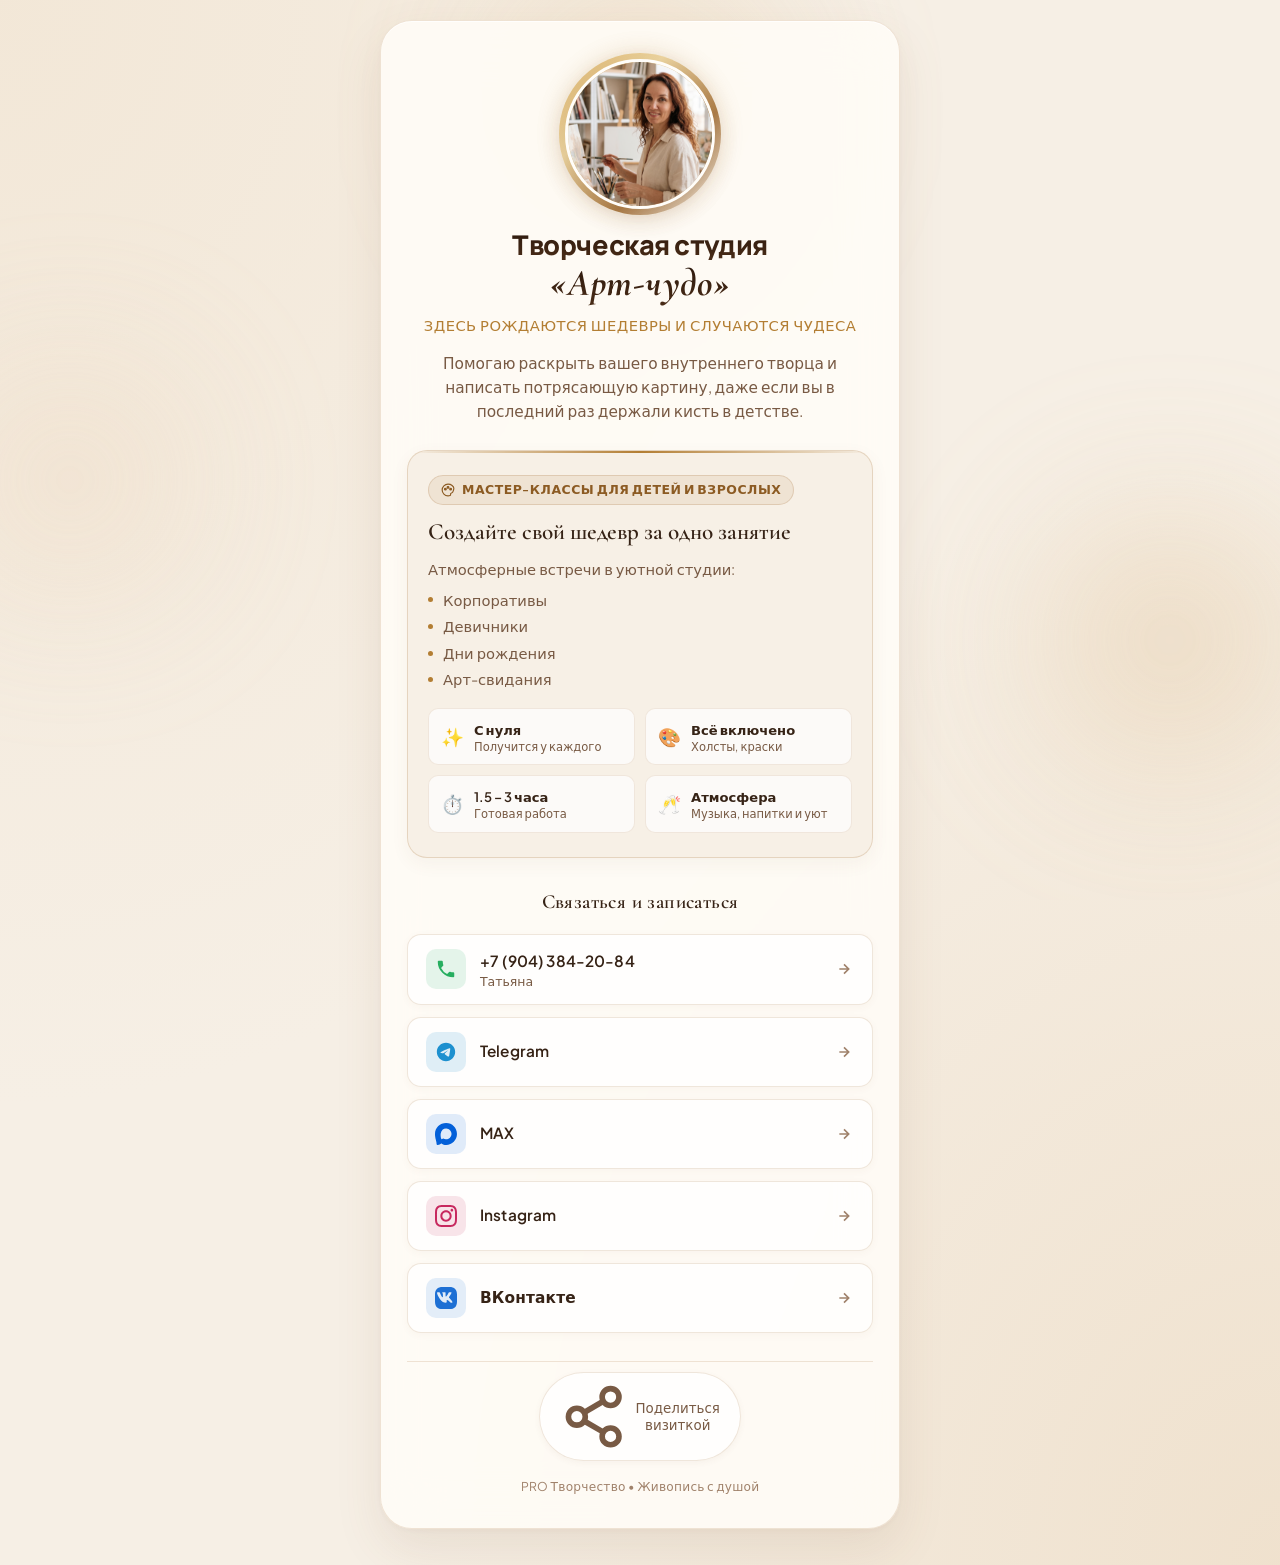
==== commit 84ee81b5: "new version" ====
--- a/index.html
+++ b/index.html
@@ -7,7 +7,7 @@
   <title>PRO Творчество | Визитка художника и мастера живописи</title>
   <meta name="description"
     content="Мастер-классы по созданию интерьерных картин, арт-вечера и творческие встречи. Напишите свою первую картину без опыта!">
-  <meta name="theme-color" content="#12100e">
+  <meta name="theme-color" content="#f6efe5">
   <meta name="apple-mobile-web-app-capable" content="yes">
   <meta name="apple-mobile-web-app-status-bar-style" content="black-translucent">
   <link rel="icon" type="image/svg+xml" href="./assets/favicon.svg">
@@ -16,13 +16,13 @@
   <meta property="og:type" content="website">
   <meta property="og:title" content="PRO Творчество | Мастер-классы по созданию картин">
   <meta property="og:description" content="Творческие встречи, интерьерные картины своими руками, уютная атмосфера.">
-  <meta property="og:image" content="./assets/avatar.jpg">
+  <meta property="og:image" content="./assets/avatar.jpeg">
 
   <!-- Google Fonts -->
   <link rel="preconnect" href="https://fonts.googleapis.com">
   <link rel="preconnect" href="https://fonts.gstatic.com" crossorigin>
   <link
-    href="https://fonts.googleapis.com/css2?family=Cormorant+Garamond:ital,wght@0,500;0,600;0,700;1,400&family=Plus+Jakarta+Sans:wght@400;500;600;700&display=swap"
+    href="https://fonts.googleapis.com/css2?family=Cormorant+Garamond:ital,wght@0,500;0,600;0,700;1,500;1,600;1,700&family=Manrope:wght@600;700;800&family=Plus+Jakarta+Sans:wght@400;500;600;700&display=swap"
     rel="stylesheet">
 
   <link rel="stylesheet" href="./style.css">
@@ -44,15 +44,15 @@
         <div class="avatar-container">
           <div class="avatar-ring"></div>
           <!-- Фото профиля: замените assets/avatar.jpg на ваше фото при необходимости -->
-          <img src="assets/avatar.jpg" alt="Фотография художника" class="avatar-img" id="profile-avatar">
-          <span class="status-badge" title="Открыта запись на мастер-классы">
-            <span class="status-dot"></span> Идет запись
-          </span>
+          <img src="assets/avatar.jpeg" alt="Фотография художника" class="avatar-img" id="profile-avatar">
         </div>
 
         <!-- Имя и позиционирование -->
-        <h1 class="profile-name">PRO Творчество</h1>
-        <p class="profile-tagline">Художник • Мастер-классы по живописи • Арт-вечера</p>
+        <h1 class="profile-name">
+          <span class="profile-name-base">Творческая студия</span>
+          <span class="profile-name-accent">«Арт-чудо»</span>
+        </h1>
+        <p class="profile-tagline">Здесь рождаются шедевры и случаются чудеса</p>
 
         <!-- Краткое описание -->
         <p class="profile-bio">
@@ -71,15 +71,20 @@
             <circle cx="12" cy="7.5" r="1.5" fill="currentColor" />
             <circle cx="16.5" cy="10.5" r="1.5" fill="currentColor" />
           </svg>
-          Мастер-классы по картинам
+          Мастер-классы для детей и взрослых
         </div>
 
         <h2 class="masterclass-title">Создайте свой шедевр за одно занятие</h2>
 
         <p class="masterclass-text">
-          Атмосферные встречи в уютной студии. Пишем интерьерные картины акрилом, текстурной пастой и сияющей золотой
-          поталью. Подходит для свиданий, девичников, дней рождения или душевного отдыха наедине с искусством.
+          Атмосферные встречи в уютной студии:
         </p>
+        <ul class="masterclass-list">
+          <li>Корпоративы</li>
+          <li>Девичники</li>
+          <li>Дни рождения</li>
+          <li>Арт-свидания</li>
+        </ul>
 
         <!-- Особенности мастер-классов -->
         <div class="features-grid">
@@ -94,14 +99,14 @@
             <span class="feature-icon">🎨</span>
             <div class="feature-info">
               <span class="feature-title">Всё включено</span>
-              <span class="feature-desc">Холсты, краски, поталь</span>
+              <span class="feature-desc">Холсты, краски</span>
             </div>
           </div>
           <div class="feature-item">
             <span class="feature-icon">⏱️</span>
             <div class="feature-info">
-              <span class="feature-title">2.5 – 3 часа</span>
-              <span class="feature-desc">Готовая работа домой</span>
+              <span class="feature-title">1.5 – 3 часа</span>
+              <span class="feature-desc">Готовая работа</span>
             </div>
           </div>
           <div class="feature-item">
@@ -120,9 +125,28 @@
 
         <div class="links-list">
 
+          <!-- Телефон (Татьяна) -->
+          <a href="tel:+79043842084" class="link-btn link-phone" id="link-phone">
+            <span class="btn-icon">
+              <svg viewBox="0 0 24 24" fill="currentColor">
+                <path
+                  d="M6.62 10.79a15.053 15.053 0 006.59 6.59l2.2-2.2a1 1 0 011.02-.24c1.12.37 2.33.57 3.57.57a1 1 0 011 1V20a1 1 0 01-1 1A17 17 0 013 4a1 1 0 011-1h3.5a1 1 0 011 1c0 1.25.2 2.45.57 3.57a1 1 0 01-.24 1.02l-2.21 2.2z" />
+              </svg>
+            </span>
+            <div class="btn-text">
+              <span class="btn-label">+7 (904) 384-20-84</span>
+              <span class="btn-subtext">Татьяна</span>
+            </div>
+            <span class="btn-arrow">
+              <svg viewBox="0 0 24 24" fill="none" stroke="currentColor" stroke-width="2.5">
+                <path d="M5 12h14M12 5l7 7-7 7" />
+              </svg>
+            </span>
+          </a>
+
           <!-- Telegram (Основное целевое действие) -->
           <a href="https://t.me/KXqKJ317pmNzIy" target="_blank" rel="noopener noreferrer"
-            class="link-btn link-telegram highlight-btn" id="link-telegram">
+            class="link-btn link-telegram" id="link-telegram">
             <span class="btn-icon">
               <svg viewBox="0 0 24 24" fill="currentColor">
                 <path
@@ -131,7 +155,6 @@
             </span>
             <div class="btn-text">
               <span class="btn-label">Telegram</span>
-              <span class="btn-subtext">Запись на мастер-класс и вопросы</span>
             </div>
             <span class="btn-arrow">
               <svg viewBox="0 0 24 24" fill="none" stroke="currentColor" stroke-width="2.5">
@@ -141,19 +164,20 @@
           </a>
 
           <!-- MAX -->
-          <a href="https://max.ru/join/N4_uENxkfnNLxWbk7XXbsXltlUo-AkOV1FBQfuNESwY" target="_blank" rel="noopener noreferrer" class="link-btn link-max" id="link-max">
+          <a href="https://max.ru/join/N4_uENxkfnNLxWbk7XXbsXltlUo-AkOV1FBQfuNESwY" target="_blank"
+            rel="noopener noreferrer" class="link-btn link-max" id="link-max">
             <span class="btn-icon">
               <svg viewBox="0 0 100 100" fill="currentColor">
-                <path d="M50.7571 0.261719C78.2929 0.261719 99.8857 22.5974 99.8857 50.1474C99.8857 77.6974 77.6071 99.4903 51.0214 99.4903C41.5857 99.4903 37.0143 98.1617 29.65 92.9474C29.1429 92.5903 28.45 92.6831 28.0214 93.1403C22.3571 99.1831 7.85 103.426 7.18571 95.176C7.18571 80.7903 0 71.4474 0 49.876C0 21.5546 23.2214 0.261719 50.7571 0.261719ZM51.5286 24.8117C38.4643 24.126 28.2643 33.1974 26.0143 47.3831C24.15 59.1332 27.45 73.4546 30.2786 74.176C31.4786 74.4832 34.3571 72.276 36.4571 70.2974C36.85 69.926 37.45 69.8617 37.9071 70.1474C41.1786 72.1474 44.8786 73.6474 48.9571 73.8617C62.3714 74.5617 74.2571 64.0617 74.9643 50.6474C75.6643 37.2331 64.9429 25.5046 51.5286 24.8046V24.8117Z"/>
+                <path
+                  d="M50.7571 0.261719C78.2929 0.261719 99.8857 22.5974 99.8857 50.1474C99.8857 77.6974 77.6071 99.4903 51.0214 99.4903C41.5857 99.4903 37.0143 98.1617 29.65 92.9474C29.1429 92.5903 28.45 92.6831 28.0214 93.1403C22.3571 99.1831 7.85 103.426 7.18571 95.176C7.18571 80.7903 0 71.4474 0 49.876C0 21.5546 23.2214 0.261719 50.7571 0.261719ZM51.5286 24.8117C38.4643 24.126 28.2643 33.1974 26.0143 47.3831C24.15 59.1332 27.45 73.4546 30.2786 74.176C31.4786 74.4832 34.3571 72.276 36.4571 70.2974C36.85 69.926 37.45 69.8617 37.9071 70.1474C41.1786 72.1474 44.8786 73.6474 48.9571 73.8617C62.3714 74.5617 74.2571 64.0617 74.9643 50.6474C75.6643 37.2331 64.9429 25.5046 51.5286 24.8046V24.8117Z" />
               </svg>
             </span>
             <div class="btn-text">
               <span class="btn-label">MAX</span>
-              <span class="btn-subtext">Быстрая связь в чате</span>
-            </div>
-            <span class="btn-arrow">
-              <svg viewBox="0 0 24 24" fill="none" stroke="currentColor" stroke-width="2.5">
-                <path d="M5 12h14M12 5l7 7-7 7"/>
+            </div>
+            <span class="btn-arrow">
+              <svg viewBox="0 0 24 24" fill="none" stroke="currentColor" stroke-width="2.5">
+                <path d="M5 12h14M12 5l7 7-7 7" />
               </svg>
             </span>
           </a>
@@ -169,7 +193,6 @@
             </span>
             <div class="btn-text">
               <span class="btn-label">Instagram</span>
-              <span class="btn-subtext">Фотогалерея картин и видео процесса</span>
             </div>
             <span class="btn-arrow">
               <svg viewBox="0 0 24 24" fill="none" stroke="currentColor" stroke-width="2.5">
@@ -189,7 +212,6 @@
             </span>
             <div class="btn-text">
               <span class="btn-label">ВКонтакте</span>
-              <span class="btn-subtext">Расписание и отзывы участников</span>
             </div>
             <span class="btn-arrow">
               <svg viewBox="0 0 24 24" fill="none" stroke="currentColor" stroke-width="2.5">
--- a/style.css
+++ b/style.css
@@ -3,29 +3,30 @@
    ========================================================================== */
 
 :root {
-  /* Color Palette */
-  --bg-dark: #12100e;
-  --bg-card: rgba(26, 23, 20, 0.72);
-  --bg-card-inner: rgba(255, 255, 255, 0.04);
-  --bg-card-hover: rgba(255, 255, 255, 0.08);
-
-  --accent-gold: #f3b250;
-  --accent-gold-glow: rgba(243, 178, 80, 0.28);
-  --accent-terracotta: #e07049;
-  --accent-terracotta-soft: rgba(224, 112, 73, 0.15);
-
-  --text-main: #f5f2ee;
-  --text-muted: #aba299;
-  --text-faint: #797169;
-
-  --border-light: rgba(255, 255, 255, 0.1);
-  --border-gold: rgba(243, 178, 80, 0.35);
+  /* Color Palette — Warm Sandy Beige, Parchment & Rich Brown */
+  --bg-dark: #f6efe5;
+  --bg-page: #f6efe5;
+  --bg-card: rgba(255, 252, 247, 0.90);
+  --bg-card-inner: rgba(245, 237, 225, 0.75);
+  --bg-card-hover: rgba(240, 230, 216, 0.95);
+
+  --accent-gold: #b37e33;
+  --accent-gold-glow: rgba(179, 126, 51, 0.25);
+  --accent-terracotta: #a65d37;
+  --accent-terracotta-soft: rgba(166, 93, 55, 0.10);
+
+  --text-main: #362316;
+  --text-muted: #785a44;
+  --text-faint: #a0826b;
+
+  --border-light: rgba(184, 140, 95, 0.22);
+  --border-gold: rgba(179, 126, 51, 0.40);
 
   /* Social Colors */
-  --color-telegram: #2ea5e7;
-  --color-max: #046ef4;
-  --color-instagram: #e1306c;
-  --color-vk: #2787f5;
+  --color-telegram: #1d90cf;
+  --color-max: #0360d9;
+  --color-instagram: #c7295f;
+  --color-vk: #1e70d4;
 
   /* Typography */
   --font-serif: 'Cormorant Garamond', Georgia, serif;
@@ -42,7 +43,9 @@
 }
 
 /* Base Reset & Box Sizing */
-*, *::before, *::after {
+*,
+*::before,
+*::after {
   box-sizing: border-box;
   margin: 0;
   padding: 0;
@@ -52,6 +55,9 @@
   min-height: 100vh;
   min-height: 100dvh;
   background-color: var(--bg-dark);
+  background-image:
+    radial-gradient(at 0% 0%, rgba(240, 226, 206, 0.6) 0px, transparent 50%),
+    radial-gradient(at 100% 100%, rgba(235, 216, 190, 0.6) 0px, transparent 50%);
   color: var(--text-main);
   font-family: var(--font-sans);
   line-height: 1.6;
@@ -82,35 +88,35 @@
   position: absolute;
   border-radius: 50%;
   filter: blur(80px);
-  opacity: 0.42;
+  opacity: 0.6;
   animation: floatOrb 18s ease-in-out infinite alternate;
 }
 
 .orb-1 {
-  width: 360px;
-  height: 360px;
+  width: 380px;
+  height: 380px;
   top: -80px;
   left: 50%;
   transform: translateX(-50%);
-  background: radial-gradient(circle, #e07049, transparent 70%);
+  background: radial-gradient(circle, #e9cfab, transparent 70%);
 }
 
 .orb-2 {
-  width: 320px;
-  height: 320px;
+  width: 340px;
+  height: 340px;
   bottom: 10%;
   right: -60px;
-  background: radial-gradient(circle, #d4953a, transparent 70%);
+  background: radial-gradient(circle, #dfbf93, transparent 70%);
   animation-duration: 22s;
   animation-delay: -5s;
 }
 
 .orb-3 {
-  width: 280px;
-  height: 280px;
+  width: 300px;
+  height: 300px;
   bottom: 30%;
   left: -80px;
-  background: radial-gradient(circle, #89383e, transparent 70%);
+  background: radial-gradient(circle, #ecd5bc, transparent 70%);
   animation-duration: 25s;
   animation-delay: -10s;
 }
@@ -119,9 +125,11 @@
   0% {
     transform: translate(0, 0) scale(1);
   }
+
   50% {
     transform: translate(30px, 40px) scale(1.08);
   }
+
   100% {
     transform: translate(-25px, -30px) scale(0.95);
   }
@@ -144,6 +152,7 @@
     opacity: 0;
     transform: translateY(18px);
   }
+
   to {
     opacity: 1;
     transform: translateY(0);
@@ -157,9 +166,10 @@
   border: 1px solid var(--border-light);
   border-radius: var(--radius-xl);
   padding: 38px 26px 32px;
-  box-shadow: 
-    0 24px 60px rgba(0, 0, 0, 0.45),
-    0 1px 1px rgba(255, 255, 255, 0.08) inset;
+  box-shadow:
+    0 20px 48px rgba(115, 80, 50, 0.10),
+    0 2px 6px rgba(115, 80, 50, 0.04),
+    0 1px 0 rgba(255, 255, 255, 0.8) inset;
   display: flex;
   flex-direction: column;
   gap: 28px;
@@ -178,8 +188,8 @@
 
 .avatar-container {
   position: relative;
-  width: 132px;
-  height: 132px;
+  width: 150px;
+  height: 150px;
   margin-bottom: 20px;
 }
 
@@ -187,16 +197,21 @@
   position: absolute;
   inset: -6px;
   border-radius: 50%;
-  background: linear-gradient(135deg, var(--accent-gold), var(--accent-terracotta), rgba(255, 255, 255, 0.2));
-  opacity: 0.85;
-  filter: drop-shadow(0 0 14px var(--accent-gold-glow));
+  background: linear-gradient(135deg, #d8ad62, #ecd39c, #a8763e, rgba(255, 255, 255, 0.7));
+  opacity: 0.95;
+  filter: drop-shadow(0 0 12px var(--accent-gold-glow));
   z-index: 1;
   animation: rotateRing 20s linear infinite;
 }
 
 @keyframes rotateRing {
-  0% { transform: rotate(0deg); }
-  100% { transform: rotate(360deg); }
+  0% {
+    transform: rotate(0deg);
+  }
+
+  100% {
+    transform: rotate(360deg);
+  }
 }
 
 .avatar-img {
@@ -205,9 +220,9 @@
   height: 100%;
   border-radius: 50%;
   object-fit: cover;
-  border: 3px solid #1a1714;
+  border: 3px solid #fffdf9;
   z-index: 2;
-  box-shadow: 0 10px 24px rgba(0, 0, 0, 0.4);
+  box-shadow: 0 8px 24px rgba(110, 75, 45, 0.16);
   transition: var(--transition-smooth);
 }
 
@@ -215,52 +230,39 @@
   transform: scale(1.02);
 }
 
-.status-badge {
-  position: absolute;
-  bottom: -6px;
-  left: 50%;
-  transform: translateX(-50%);
-  z-index: 3;
-  background: rgba(18, 16, 14, 0.88);
-  border: 1px solid var(--border-gold);
-  color: var(--accent-gold);
-  font-size: 0.76rem;
-  font-weight: 600;
-  padding: 4px 12px;
-  border-radius: var(--radius-full);
-  display: inline-flex;
-  align-items: center;
-  gap: 6px;
-  white-space: nowrap;
-  backdrop-filter: blur(8px);
-  box-shadow: 0 4px 12px rgba(0, 0, 0, 0.35);
-}
-
-.status-dot {
-  width: 7px;
-  height: 7px;
-  border-radius: 50%;
-  background-color: #34d399;
-  box-shadow: 0 0 8px #34d399;
-  animation: pulseDot 2s infinite;
-}
-
-@keyframes pulseDot {
-  0%, 100% { opacity: 1; transform: scale(1); }
-  50% { opacity: 0.4; transform: scale(0.85); }
-}
-
 .profile-name {
-  font-family: var(--font-serif);
-  font-size: 2.15rem;
-  font-weight: 700;
-  letter-spacing: 0.02em;
-  color: #fff;
-  margin-bottom: 6px;
-  line-height: 1.2;
-  background: linear-gradient(180deg, #ffffff 40%, #e2d9cf 100%);
+  margin-bottom: 8px;
+  line-height: 1.15;
+  text-align: center;
+  display: flex;
+  flex-direction: column;
+  align-items: center;
+  gap: 2px;
+}
+
+.profile-name-base {
+  font-family: 'Manrope', -apple-system, BlinkMacSystemFont, 'SF Pro Display', system-ui, sans-serif;
+  font-size: 1.7rem;
+  font-weight: 800;
+  letter-spacing: -0.015em;
+  color: var(--text-main);
+  background: linear-gradient(180deg, #2b180d 0%, #4a2c17 100%);
   -webkit-background-clip: text;
   -webkit-text-fill-color: transparent;
+}
+
+.profile-name-accent {
+  font-family: 'Cormorant Garamond', Georgia, serif;
+  font-style: italic;
+  font-weight: 700;
+  font-size: 2.35rem;
+  letter-spacing: 0.02em;
+  color: var(--text-main);
+  background: linear-gradient(180deg, #2b180d 0%, #4a2c17 100%);
+  -webkit-background-clip: text;
+  -webkit-text-fill-color: transparent;
+  display: inline-block;
+  white-space: nowrap;
 }
 
 .profile-tagline {
@@ -285,12 +287,12 @@
 
 .masterclass-section {
   background: var(--bg-card-inner);
-  border: 1px solid rgba(243, 178, 80, 0.22);
+  border: 1px solid rgba(184, 140, 95, 0.28);
   border-radius: var(--radius-lg);
   padding: 24px 20px;
   position: relative;
   overflow: hidden;
-  box-shadow: 0 8px 24px rgba(0, 0, 0, 0.2);
+  box-shadow: 0 6px 18px rgba(115, 80, 50, 0.06);
   transition: var(--transition-smooth);
 }
 
@@ -310,9 +312,9 @@
   gap: 7px;
   font-size: 0.78rem;
   font-weight: 600;
-  color: var(--accent-gold);
-  background: var(--accent-terracotta-soft);
-  border: 1px solid rgba(243, 178, 80, 0.25);
+  color: #8c5b23;
+  background: rgba(184, 140, 95, 0.14);
+  border: 1px solid rgba(184, 140, 95, 0.28);
   padding: 4px 12px;
   border-radius: var(--radius-full);
   margin-bottom: 12px;
@@ -329,7 +331,7 @@
   font-family: var(--font-serif);
   font-size: 1.45rem;
   font-weight: 600;
-  color: #fff;
+  color: var(--text-main);
   line-height: 1.3;
   margin-bottom: 10px;
 }
@@ -337,8 +339,35 @@
 .masterclass-text {
   color: var(--text-muted);
   font-size: 0.92rem;
-  line-height: 1.6;
-  margin-bottom: 18px;
+  line-height: 1.5;
+  margin-bottom: 10px;
+}
+
+.masterclass-list {
+  list-style: none;
+  padding: 0;
+  margin: 0 0 18px 0;
+  display: flex;
+  flex-direction: column;
+  gap: 6px;
+}
+
+.masterclass-list li {
+  display: flex;
+  align-items: center;
+  gap: 10px;
+  color: var(--text-muted);
+  font-size: 0.92rem;
+  line-height: 1.4;
+}
+
+.masterclass-list li::before {
+  content: '';
+  width: 5px;
+  height: 5px;
+  border-radius: 50%;
+  background-color: var(--accent-gold);
+  flex-shrink: 0;
 }
 
 .features-grid {
@@ -351,16 +380,17 @@
   display: flex;
   align-items: center;
   gap: 10px;
-  background: rgba(255, 255, 255, 0.03);
-  border: 1px solid rgba(255, 255, 255, 0.06);
+  background: rgba(255, 255, 255, 0.72);
+  border: 1px solid rgba(184, 140, 95, 0.18);
   border-radius: var(--radius-sm);
   padding: 10px 12px;
   transition: var(--transition-smooth);
 }
 
 .feature-item:hover {
-  background: rgba(255, 255, 255, 0.06);
-  border-color: rgba(243, 178, 80, 0.2);
+  background: #ffffff;
+  border-color: rgba(179, 126, 51, 0.40);
+  box-shadow: 0 4px 14px rgba(115, 80, 50, 0.08);
   transform: translateY(-1px);
 }
 
@@ -377,7 +407,7 @@
 .feature-title {
   font-size: 0.82rem;
   font-weight: 600;
-  color: #fff;
+  color: var(--text-main);
 }
 
 .feature-desc {
@@ -400,7 +430,7 @@
   font-family: var(--font-serif);
   font-size: 1.25rem;
   font-weight: 600;
-  color: #fff;
+  color: var(--text-main);
   letter-spacing: 0.02em;
   text-align: center;
   margin-bottom: 2px;
@@ -416,7 +446,7 @@
   display: flex;
   align-items: center;
   text-decoration: none;
-  background: var(--bg-card-inner);
+  background: rgba(255, 255, 255, 0.75);
   border: 1px solid var(--border-light);
   border-radius: var(--radius-md);
   padding: 14px 18px;
@@ -427,37 +457,39 @@
   touch-action: manipulation;
   -webkit-user-select: none;
   user-select: none;
+  box-shadow: 0 2px 8px rgba(115, 80, 50, 0.04);
 }
 
 @media (hover: hover) and (pointer: fine) {
   .link-btn:hover {
     transform: translateY(-2px);
-    border-color: rgba(255, 255, 255, 0.25);
-    box-shadow: 0 10px 22px rgba(0, 0, 0, 0.35);
+    background: #ffffff;
+    border-color: rgba(179, 126, 51, 0.45);
+    box-shadow: 0 8px 20px rgba(115, 80, 50, 0.10);
   }
 
   .link-btn:hover .btn-arrow {
-    color: #fff;
+    color: var(--text-main);
     transform: translateX(4px);
   }
 }
 
 .link-btn:active {
   transform: scale(0.985);
-  background: var(--bg-card-hover);
+  background: rgba(240, 230, 216, 0.95);
 }
 
 /* Telegram Highlight Button */
 .highlight-btn {
-  background: linear-gradient(135deg, rgba(46, 165, 231, 0.16), rgba(243, 178, 80, 0.12));
-  border: 1px solid rgba(46, 165, 231, 0.4);
+  background: linear-gradient(135deg, rgba(29, 144, 207, 0.12), rgba(216, 173, 98, 0.20));
+  border: 1px solid rgba(29, 144, 207, 0.35);
 }
 
 @media (hover: hover) and (pointer: fine) {
   .highlight-btn:hover {
-    background: linear-gradient(135deg, rgba(46, 165, 231, 0.25), rgba(243, 178, 80, 0.18));
-    border-color: rgba(46, 165, 231, 0.7);
-    box-shadow: 0 10px 26px rgba(46, 165, 231, 0.25);
+    background: linear-gradient(135deg, rgba(29, 144, 207, 0.18), rgba(216, 173, 98, 0.28));
+    border-color: rgba(29, 144, 207, 0.55);
+    box-shadow: 0 8px 22px rgba(29, 144, 207, 0.16);
   }
 }
 
@@ -470,7 +502,7 @@
   justify-content: center;
   flex-shrink: 0;
   margin-right: 14px;
-  background: rgba(255, 255, 255, 0.06);
+  background: rgba(184, 140, 95, 0.10);
   transition: var(--transition-smooth);
 }
 
@@ -480,10 +512,22 @@
 }
 
 /* Brand icon colors */
+.link-phone .btn-icon {
+  color: #27ae60;
+  background: rgba(39, 174, 96, 0.12);
+}
+
+.link-phone:hover .btn-icon,
+.link-phone:active .btn-icon {
+  background: #27ae60;
+  color: #fff;
+}
+
 .link-telegram .btn-icon {
   color: var(--color-telegram);
-  background: rgba(46, 165, 231, 0.15);
-}
+  background: rgba(29, 144, 207, 0.14);
+}
+
 .link-telegram:hover .btn-icon,
 .link-telegram:active .btn-icon {
   background: var(--color-telegram);
@@ -491,9 +535,10 @@
 }
 
 .link-max .btn-icon {
-  color: #00d2f7;
-  background: rgba(4, 110, 244, 0.16);
-}
+  color: #0360d9;
+  background: rgba(3, 96, 217, 0.12);
+}
+
 .link-max:hover .btn-icon,
 .link-max:active .btn-icon {
   background: linear-gradient(135deg, #01c5c8, #046ef4 50%, #572dff);
@@ -501,9 +546,10 @@
 }
 
 .link-instagram .btn-icon {
-  color: #f07096;
-  background: rgba(225, 48, 108, 0.12);
-}
+  color: #c7295f;
+  background: rgba(199, 41, 95, 0.12);
+}
+
 .link-instagram:hover .btn-icon,
 .link-instagram:active .btn-icon {
   background: linear-gradient(45deg, #f09433, #e6683c, #dc2743, #cc2366, #bc1888);
@@ -512,8 +558,9 @@
 
 .link-vk .btn-icon {
   color: var(--color-vk);
-  background: rgba(39, 135, 245, 0.12);
-}
+  background: rgba(30, 112, 212, 0.12);
+}
+
 .link-vk:hover .btn-icon,
 .link-vk:active .btn-icon {
   background: var(--color-vk);
@@ -524,12 +571,13 @@
   flex: 1;
   display: flex;
   flex-direction: column;
+  justify-content: center;
 }
 
 .btn-label {
   font-size: 0.96rem;
   font-weight: 600;
-  color: #fff;
+  color: var(--text-main);
   letter-spacing: 0.01em;
 }
 
@@ -561,11 +609,11 @@
   align-items: center;
   gap: 16px;
   padding-top: 10px;
-  border-top: 1px solid rgba(255, 255, 255, 0.06);
+  border-top: 1px solid var(--border-light);
 }
 
 .share-btn {
-  background: rgba(255, 255, 255, 0.05);
+  background: rgba(255, 255, 255, 0.75);
   border: 1px solid var(--border-light);
   color: var(--text-muted);
   font-family: var(--font-sans);
@@ -579,18 +627,20 @@
   cursor: pointer;
   transition: var(--transition-smooth);
   touch-action: manipulation;
+  box-shadow: 0 2px 6px rgba(115, 80, 50, 0.05);
 }
 
 .share-btn:active {
   transform: scale(0.96);
-  background: rgba(255, 255, 255, 0.12);
+  background: var(--bg-card-hover);
 }
 
 .share-btn:hover {
-  background: rgba(255, 255, 255, 0.1);
-  color: #fff;
-  border-color: rgba(255, 255, 255, 0.2);
+  background: #ffffff;
+  color: var(--text-main);
+  border-color: var(--border-gold);
   transform: translateY(-1px);
+  box-shadow: 0 4px 14px rgba(115, 80, 50, 0.08);
 }
 
 .copyright {
@@ -608,14 +658,14 @@
   bottom: max(24px, calc(env(safe-area-inset-bottom) + 16px));
   left: 50%;
   transform: translateX(-50%) translateY(40px);
-  background: rgba(24, 21, 18, 0.95);
+  background: rgba(54, 35, 22, 0.96);
   border: 1px solid var(--accent-gold);
-  color: #fff;
+  color: #fffdf9;
   padding: 12px 22px;
   border-radius: var(--radius-full);
   font-size: 0.86rem;
   font-weight: 500;
-  box-shadow: 0 12px 30px rgba(0, 0, 0, 0.6);
+  box-shadow: 0 12px 30px rgba(54, 35, 22, 0.35);
   opacity: 0;
   pointer-events: none;
   transition: all 0.35s cubic-bezier(0.16, 1, 0.3, 1);
@@ -648,8 +698,12 @@
     margin-bottom: 16px;
   }
 
-  .profile-name {
-    font-size: 1.85rem;
+  .profile-name-base {
+    font-size: 1.45rem;
+  }
+
+  .profile-name-accent {
+    font-size: 2.05rem;
   }
 
   .profile-tagline {
@@ -721,8 +775,12 @@
     height: 96px;
   }
 
-  .profile-name {
-    font-size: 1.6rem;
+  .profile-name-base {
+    font-size: 1.25rem;
+  }
+
+  .profile-name-accent {
+    font-size: 1.75rem;
   }
 
   .features-grid {
@@ -746,15 +804,14 @@
 
 /* Reduced motion preference */
 @media (prefers-reduced-motion: reduce) {
+
   .orb,
-  .avatar-ring,
-  .status-dot {
+  .avatar-ring {
     animation: none !important;
   }
-  
+
   .link-btn,
   .share-btn {
     transition: none !important;
   }
-}
-
+}
